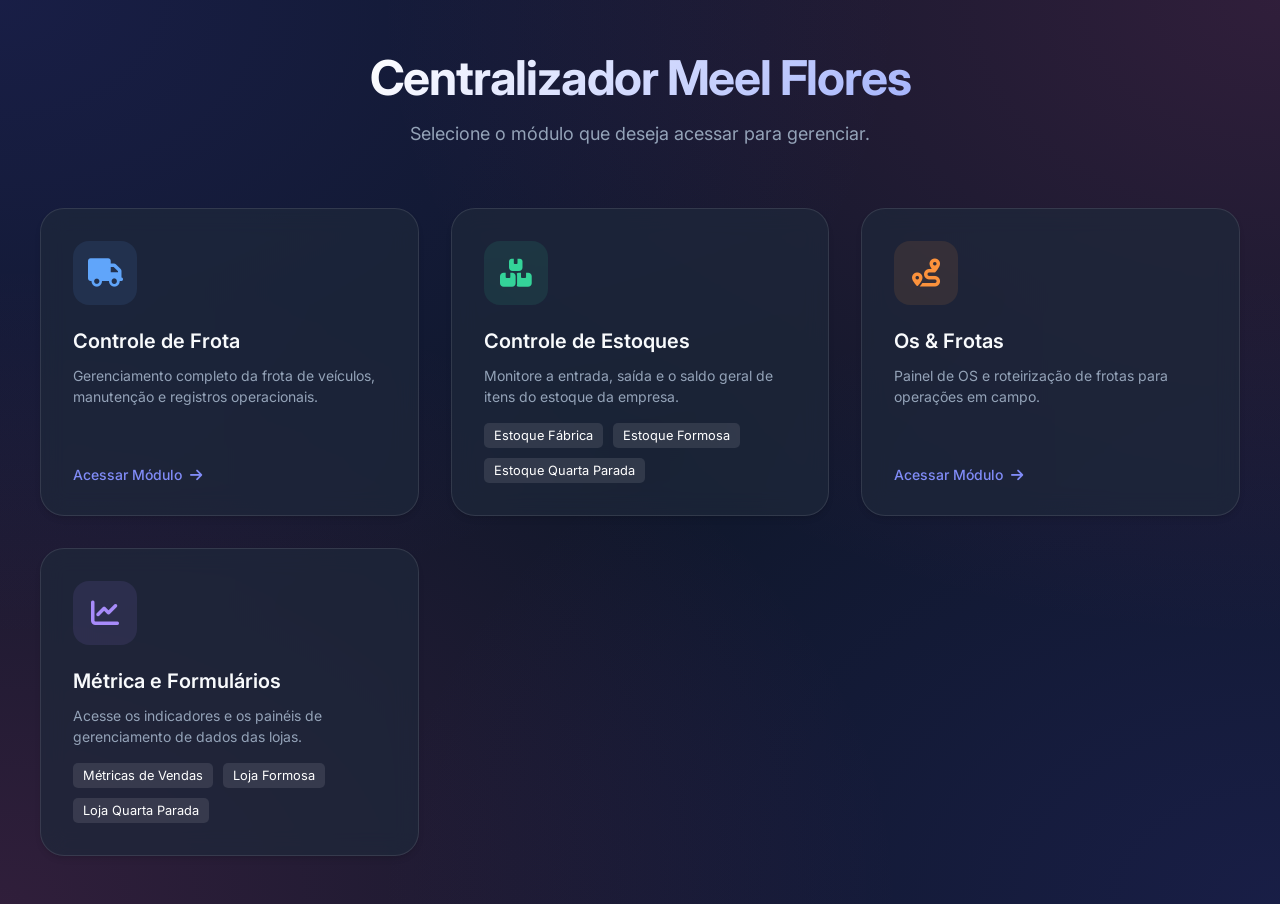
==== index.html @ adb7f8b7 "terceiro" ====
<!DOCTYPE html>
<html lang="pt-BR">

<head>
    <meta charset="UTF-8">
    <meta name="viewport" content="width=device-width, initial-scale=1.0">
    <title>CMF</title>
    <link rel="preconnect" href="https://fonts.googleapis.com">
    <link rel="preconnect" href="https://fonts.gstatic.com" crossorigin>
    <link href="https://fonts.googleapis.com/css2?family=Inter:wght@300;400;500;600;700&display=swap" rel="stylesheet">
    <link rel="stylesheet" href="https://cdnjs.cloudflare.com/ajax/libs/font-awesome/6.4.0/css/all.min.css">
    <link rel="stylesheet" href="styleindex.css">
</head>

<body>

    <div class="header">
        <h1>Centralizador Meel Flores</h1>
        <p>Selecione o módulo que deseja acessar para gerenciar.</p>
    </div>

    <div class="grid-container">

        <!-- Controle de Frota -->
        <a href="CF-%20Controle%20de%20Frota/controle-frota.html" class="card">
            <div class="icon-wrapper icon-blue">
                <i class="fa-solid fa-truck"></i>
            </div>
            <h2>Controle de Frota</h2>
            <p>Gerenciamento completo da frota de veículos, manutenção e registros operacionais.</p>
            <div class="card-footer">
                Acessar Módulo <i class="fa-solid fa-arrow-right"></i>
            </div>
        </a>

        <!-- Controle de Estoque -->
        <div class="card" style="cursor: default;">
            <div class="icon-wrapper icon-green">
                <i class="fa-solid fa-boxes-stacked"></i>
            </div>
            <h2>Controle de Estoques</h2>
            <p>Monitore a entrada, saída e o saldo geral de itens do estoque da empresa.</p>
            <div class="f3-links">
                <a href="./cse2/CEF.html">Estoque Fábrica</a>
                <a href="./cse2/CELF.html">Estoque Formosa</a>
                <a href="./cse2/CEQP.html">Estoque Quarta Parada</a>
            </div>
        </div>

        <!-- Disparando Frotas -->
        <a href="Frota/os.html" class="card">
            <div class="icon-wrapper icon-orange">
                <i class="fa-solid fa-route"></i>
            </div>
            <h2>Os & Frotas</h2>
            <p>Painel de OS e roteirização de frotas para operações em campo.</p>
            <div class="card-footer">
                Acessar Módulo <i class="fa-solid fa-arrow-right"></i>
            </div>
        </a>

        <!-- F3 Dashboards -->
        <div class="card" style="cursor: default;">
            <div class="icon-wrapper icon-purple">
                <i class="fa-solid fa-chart-line"></i>
            </div>
            <h2>Métrica e Formulários</h2>
            <p>Acesse os indicadores e os painéis de gerenciamento de dados das lojas.</p>
            <div class="f3-links">
                <a href="./formularios/dashboard.html">Métricas de Vendas</a>
                <a href="./formularios/F3.html">Loja Formosa</a>
                <a href="./formularios/QPF2.html">Loja Quarta Parada</a>
            </div>
        </div>

    </div>

</body>

</html>
---- styleindex.css ----
:root {
            --primary: #4F46E5;
            --primary-light: #818CF8;
            --secondary: #ec4899;
            --bg-color: #0f172a;
            --card-bg: rgba(30, 41, 59, 0.7);
            --card-border: rgba(255, 255, 255, 0.1);
            --text-main: #f8fafc;
            --text-muted: #94a3b8;
        }

        * {
            margin: 0;
            padding: 0;
            box-sizing: border-box;
            font-family: 'Inter', sans-serif;
        }

        body {
            background-color: var(--bg-color);
            background-image:
                radial-gradient(at 0% 0%, rgba(79, 70, 229, 0.15) 0px, transparent 50%),
                radial-gradient(at 100% 0%, rgba(236, 72, 153, 0.15) 0px, transparent 50%),
                radial-gradient(at 100% 100%, rgba(79, 70, 229, 0.15) 0px, transparent 50%),
                radial-gradient(at 0% 100%, rgba(236, 72, 153, 0.15) 0px, transparent 50%);
            color: var(--text-main);
            min-height: 100vh;
            display: flex;
            flex-direction: column;
            align-items: center;
            padding: 3rem 1.5rem;
        }

        .header {
            text-align: center;
            margin-bottom: 4rem;
            animation: fadeInDown 0.8s ease-out;
        }

        .header h1 {
            font-size: 3rem;
            font-weight: 700;
            margin-bottom: 1rem;
            background: linear-gradient(135deg, #fff 0%, #a5b4fc 100%);
            -webkit-background-clip: text;
            -webkit-text-fill-color: transparent;
            letter-spacing: -0.025em;
        }

        .header p {
            font-size: 1.125rem;
            color: var(--text-muted);
            max-width: 600px;
            margin: 0 auto;
        }

        .grid-container {
            display: grid;
            grid-template-columns: repeat(auto-fit, minmax(280px, 1fr));
            gap: 2rem;
            width: 100%;
            max-width: 1200px;
            animation: fadeInUp 0.8s ease-out;
        }

        .card {
            background: var(--card-bg);
            border: 1px solid var(--card-border);
            border-radius: 1.5rem;
            padding: 2rem;
            text-decoration: none;
            color: var(--text-main);
            transition: all 0.4s cubic-bezier(0.175, 0.885, 0.32, 1.275);
            display: flex;
            flex-direction: column;
            position: relative;
            overflow: hidden;
            backdrop-filter: blur(12px);
            -webkit-backdrop-filter: blur(12px);
            box-shadow: 0 4px 6px -1px rgba(0, 0, 0, 0.1), 0 2px 4px -1px rgba(0, 0, 0, 0.06);
        }

        .card::before {
            content: '';
            position: absolute;
            top: 0;
            left: 0;
            width: 100%;
            height: 100%;
            background: linear-gradient(135deg, rgba(255, 255, 255, 0.1) 0%, rgba(255, 255, 255, 0) 100%);
            opacity: 0;
            transition: opacity 0.3s ease;
        }

        .card:hover {
            transform: translateY(-10px) scale(1.02);
            box-shadow: 0 20px 25px -5px rgba(0, 0, 0, 0.2), 0 10px 10px -5px rgba(0, 0, 0, 0.04);
            border-color: rgba(255, 255, 255, 0.2);
        }

        .card:hover::before {
            opacity: 1;
        }

        .icon-wrapper {
            width: 4rem;
            height: 4rem;
            border-radius: 1rem;
            display: flex;
            align-items: center;
            justify-content: center;
            font-size: 1.75rem;
            margin-bottom: 1.5rem;
            background: rgba(255, 255, 255, 0.05);
            transition: transform 0.3s ease;
        }

        .card:hover .icon-wrapper {
            transform: scale(1.1) rotate(5deg);
        }

        .icon-blue {
            color: #60a5fa;
            background: rgba(96, 165, 250, 0.1);
        }

        .icon-green {
            color: #34d399;
            background: rgba(52, 211, 153, 0.1);
        }

        .icon-purple {
            color: #a78bfa;
            background: rgba(167, 139, 250, 0.1);
        }

        .icon-pink {
            color: #f472b6;
            background: rgba(244, 114, 182, 0.1);
        }

        .icon-orange {
            color: #fb923c;
            background: rgba(251, 146, 60, 0.1);
        }

        .card h2 {
            font-size: 1.25rem;
            font-weight: 600;
            margin-bottom: 0.75rem;
            z-index: 1;
        }

        .card p {
            color: var(--text-muted);
            font-size: 0.875rem;
            line-height: 1.5;
            z-index: 1;
            flex-grow: 1;
        }

        .card-footer {
            margin-top: 1.5rem;
            display: flex;
            align-items: center;
            font-size: 0.875rem;
            font-weight: 500;
            color: var(--primary-light);
            z-index: 1;
            transition: color 0.3s ease;
        }

        .card:hover .card-footer {
            color: #fff;
        }

        .card-footer i {
            margin-left: 0.5rem;
            transition: transform 0.3s ease;
        }

        .card:hover .card-footer i {
            transform: translateX(4px);
        }

        /* Animations */
        @keyframes fadeInDown {
            from {
                opacity: 0;
                transform: translateY(-20px);
            }

            to {
                opacity: 1;
                transform: translateY(0);
            }
        }

        @keyframes fadeInUp {
            from {
                opacity: 0;
                transform: translateY(20px);
            }

            to {
                opacity: 1;
                transform: translateY(0);
            }
        }

        @media (max-width: 768px) {
            .header h1 {
                font-size: 2.25rem;
            }

            .grid-container {
                grid-template-columns: 1fr;
            }
        }

        /* Specific link handling for F3 folder */
        .f3-links {
            display: flex;
            flex-wrap: wrap;
            gap: 10px;
            margin-top: 1rem;
            z-index: 2;
            position: relative;
        }

        .f3-links a {
            background: rgba(255, 255, 255, 0.1);
            color: white;
            padding: 5px 10px;
            border-radius: 5px;
            text-decoration: none;
            font-size: 0.8rem;
            transition: background 0.3s;
        }

        .f3-links a:hover {
            background: rgba(255, 255, 255, 0.2);
        }
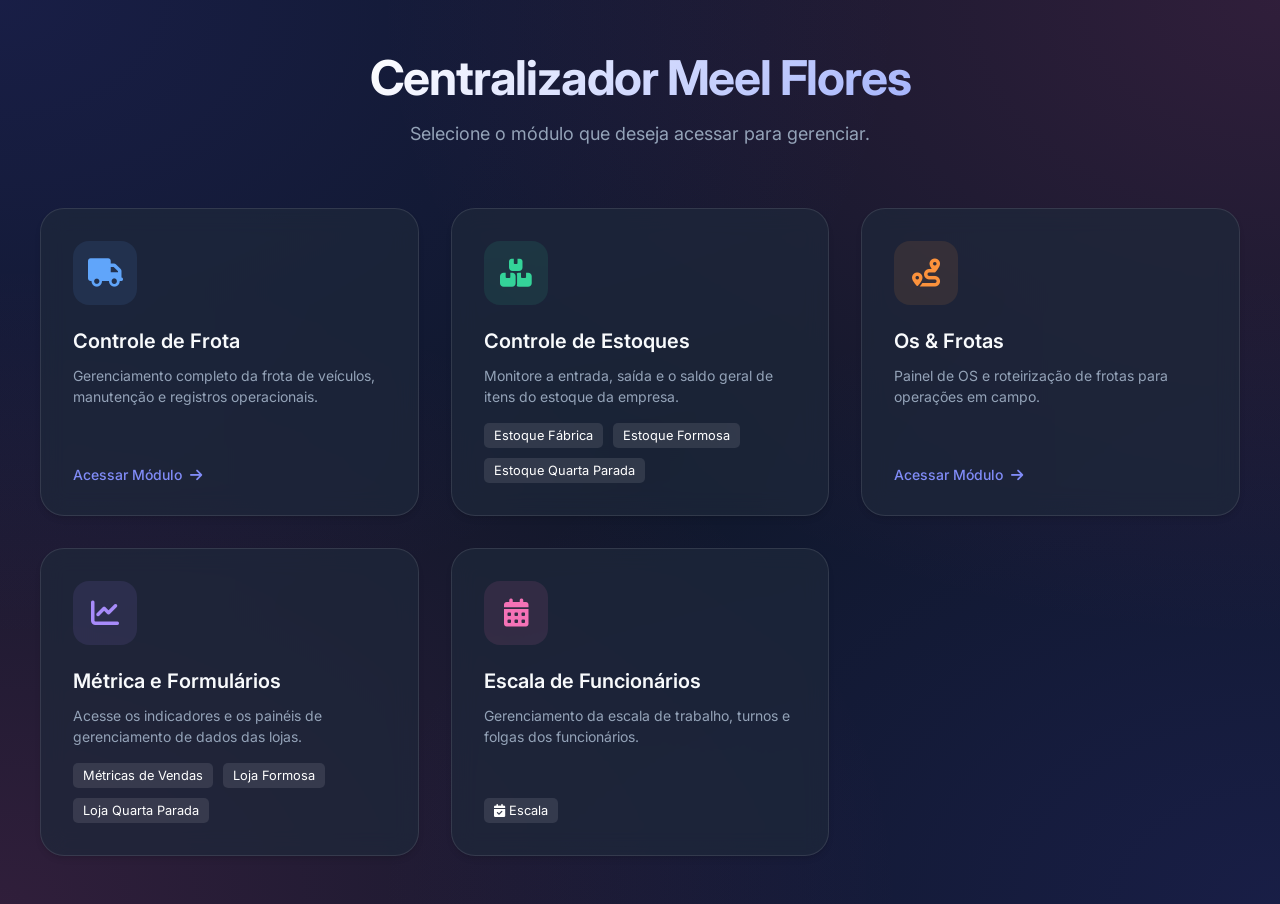
==== commit 05cd4876: "estilo no index" ====
--- a/index.html
+++ b/index.html
@@ -72,6 +72,17 @@
                 <a href="./formularios/QPF2.html">Loja Quarta Parada</a>
             </div>
         </div>
+        <!-- Escala -->
+        <div class="card" style="cursor: default;">
+            <div class="icon-wrapper icon-pink">
+                <i class="fa-solid fa-calendar-days"></i>
+            </div>
+            <h2>Escala de Funcionários</h2>
+            <p>Gerenciamento da escala de trabalho, turnos e folgas dos funcionários.</p>
+            <div class="f3-links">
+                <a href="./escala/escala.html"><i class="fa-solid fa-calendar-check"></i> Escala</a>
+            </div>
+        </div>
 
     </div>
 
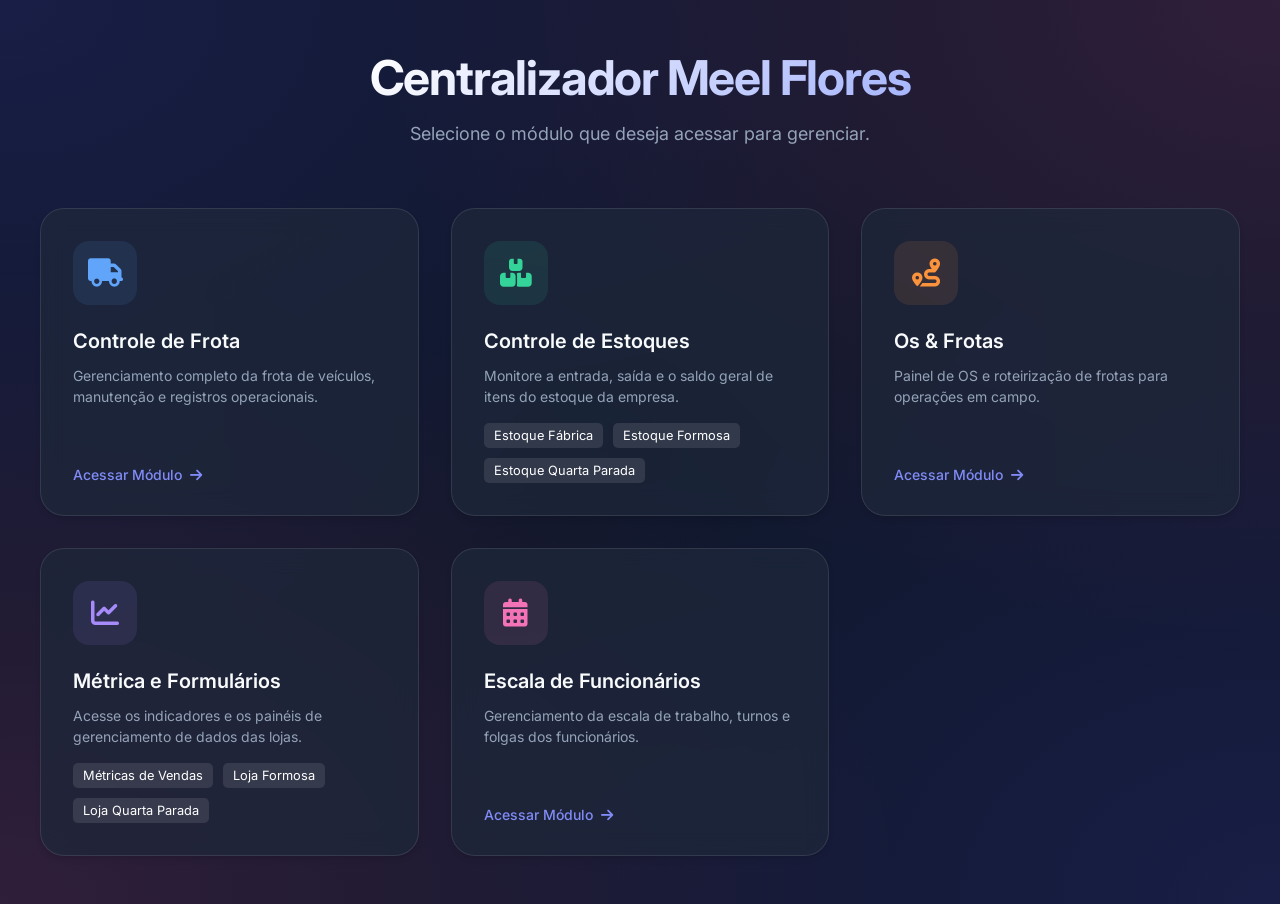
==== commit 3f738e04: "deixando o Git mais leve de arquivos e fotos" ====
--- a/index.html
+++ b/index.html
@@ -47,7 +47,7 @@
             </div>
         </div>
 
-        <!-- Disparando Frotas -->
+        <!-- OS & Frota -->
         <a href="Frota/os.html" class="card">
             <div class="icon-wrapper icon-orange">
                 <i class="fa-solid fa-route"></i>
@@ -73,16 +73,16 @@
             </div>
         </div>
         <!-- Escala -->
-        <div class="card" style="cursor: default;">
+        <a href="./escala/escala.html" class="card">
             <div class="icon-wrapper icon-pink">
                 <i class="fa-solid fa-calendar-days"></i>
             </div>
             <h2>Escala de Funcionários</h2>
             <p>Gerenciamento da escala de trabalho, turnos e folgas dos funcionários.</p>
-            <div class="f3-links">
-                <a href="./escala/escala.html"><i class="fa-solid fa-calendar-check"></i> Escala</a>
+            <div class="card-footer">
+                Acessar Módulo <i class="fa-solid fa-arrow-right"></i>
             </div>
-        </div>
+        </a>
 
     </div>
 
